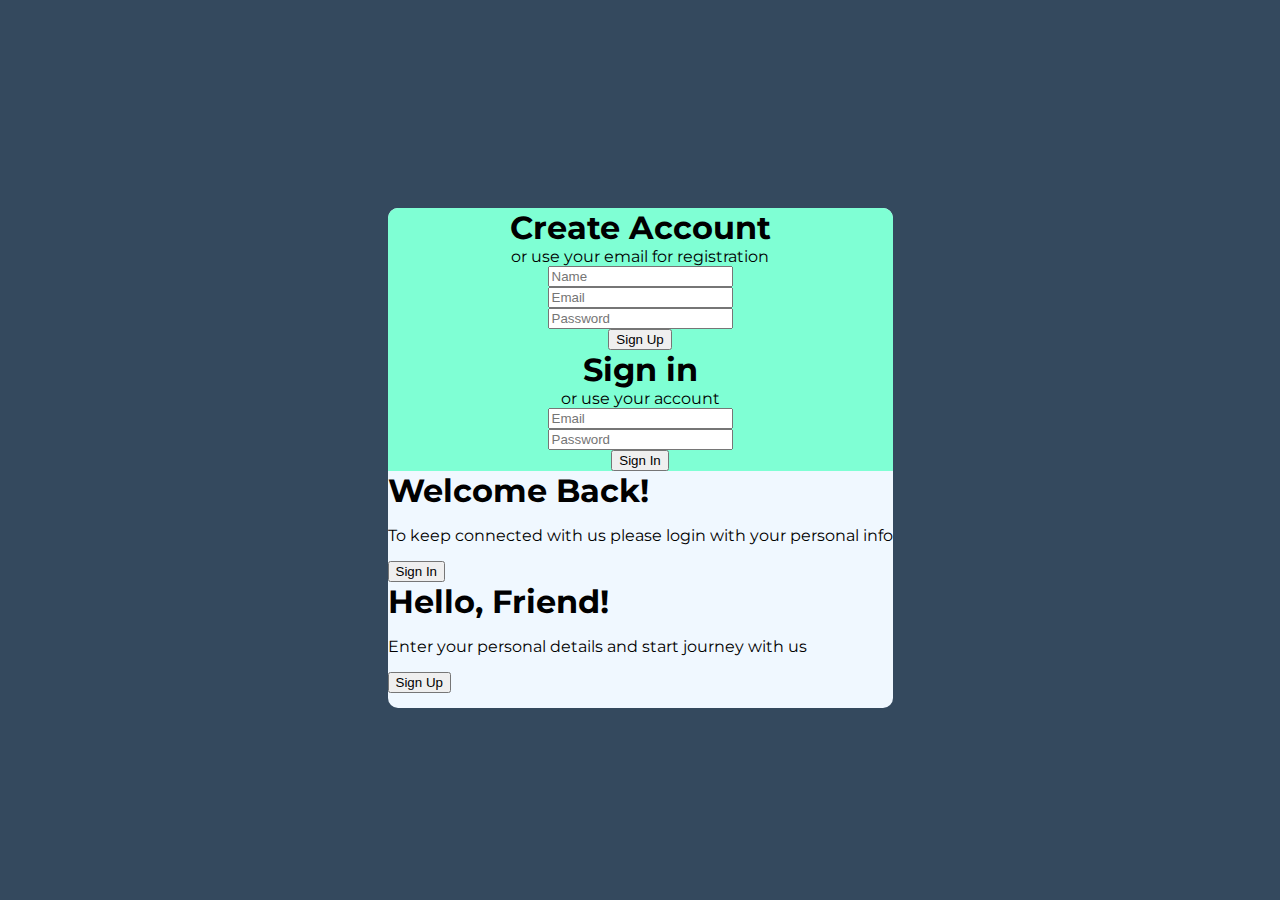
==== login.html @ 8e3d19f4 "login page" ====
<!DOCTYPE html>
<html lang="en">
<head>
    <meta charset="UTF-8">
    <meta http-equiv="X-UA-Compatible" content="IE=edge">
    <meta name="viewport" content="width=device-width, initial-scale=1.0">
    <title>Document</title>
    <link rel="stylesheet" href="style.css">   
</head>
<body>
<div class="container" id="container">
	<div class="form-container sign-up-container">
		<form action="#">
			<h1>Create Account</h1>
			<span>or use your email for registration</span>
			<input type="text" placeholder="Name" />
			<input type="email" placeholder="Email" />
			<input type="password" placeholder="Password" />
			<button>Sign Up</button>
		</form>
	</div>
	<div class="form-container sign-in-container">
		<form action="#">
			<h1>Sign in</h1>
			<span>or use your account</span>
			<input type="email" placeholder="Email" />
			<input type="password" placeholder="Password" />
			<button>Sign In</button>
		</form>
	</div>
	<div class="overlay-container">
		<div class="overlay">
			<div class="overlay-panel overlay-left">
				<h1>Welcome Back!</h1>
				<p>To keep connected with us please login with your personal info</p>
				<button class="ghost" id="signIn">Sign In</button>
			</div>
			<div class="overlay-panel overlay-right">
				<h1>Hello, Friend!</h1>
				<p>Enter your personal details and start journey with us</p>
				<button class="ghost" id="signUp">Sign Up</button>
			</div>
		</div>
	</div>
</div>

</body>
</html>
---- style.css ----
@import url('https://fonts.googleapis.com/css2?family=Montserrat:wght@500&display=swap');
*{
    box-sizing: border-box;
}
body {
    font-family: 'Montserrat', sans-serif;
    background-color: #34495e;
    display: flex;
    flex-direction: column;
    justify-content: center;
    align-items: center;
    padding-top: 200px;
}
h1 {
    font-weight: bold;
    margin: 0;
}
.container {
    background-color: aliceblue;
    border-radius: 10px;
    position: relative;
    overflow: hidden;
    height: 500px;
}
.form-container form {
    background-color: aquamarine;
    display: flex;
    flex-direction: column;
    padding: 0 50px;
    justify-content: center;
    align-items: center;
    text-align: center;
}
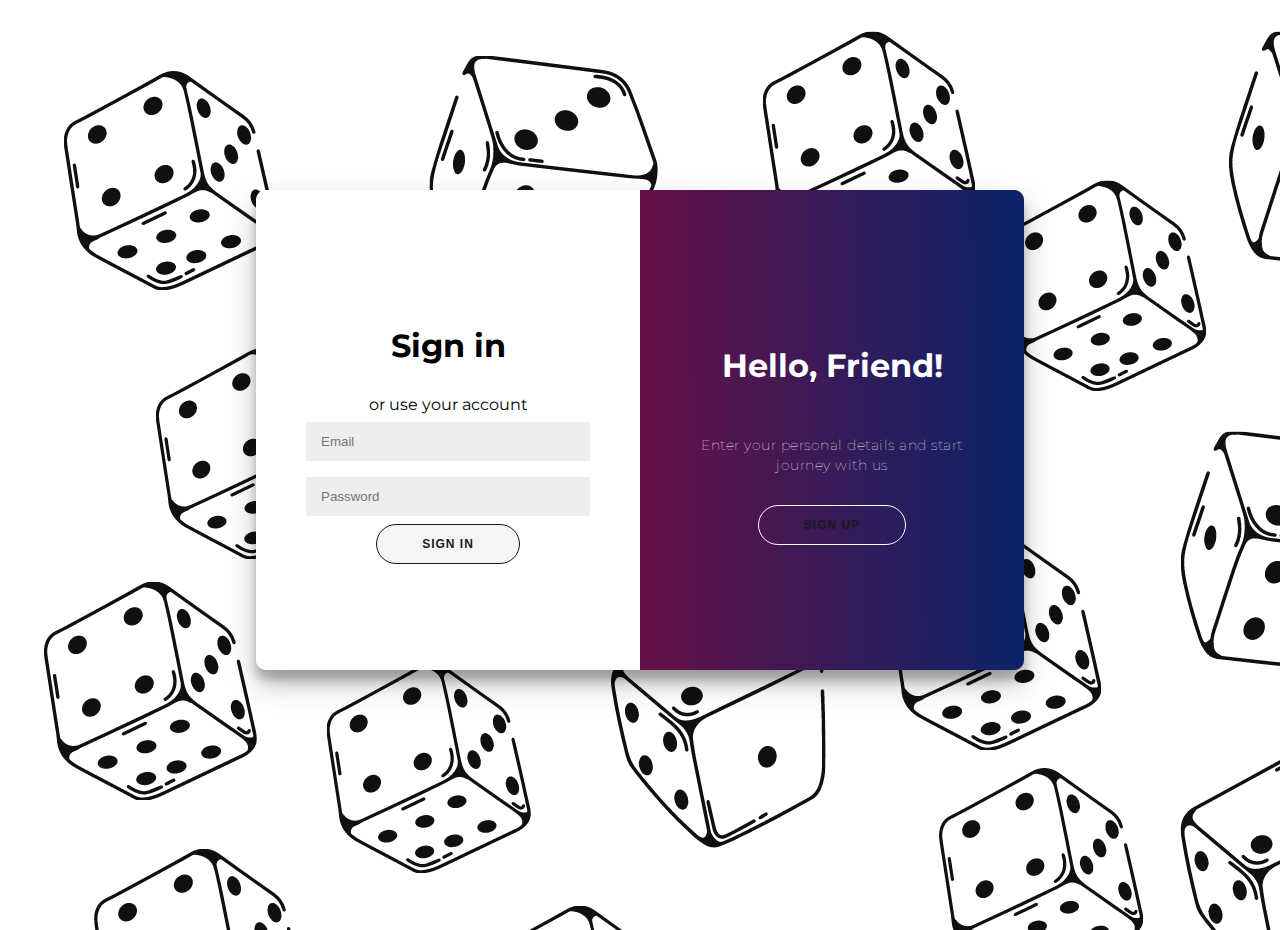
==== commit f9e6e6b1: "123" ====
--- a/login.html
+++ b/login.html
@@ -10,13 +10,13 @@
 <body>
 <div class="container" id="container">
 	<div class="form-container sign-up-container">
-		<form action="#">
+		<form action="signup.inc.php" method="POST">
 			<h1>Create Account</h1>
 			<span>or use your email for registration</span>
 			<input type="text" placeholder="Name" />
 			<input type="email" placeholder="Email" />
 			<input type="password" placeholder="Password" />
-			<button>Sign Up</button>
+			<button type="submit" name ="submit">Sign Up</button>
 		</form>
 	</div>
 	<div class="form-container sign-in-container">
@@ -43,6 +43,6 @@
 		</div>
 	</div>
 </div>
-
+<script src="trans.js"></script>
 </body>
 </html>--- a/style.css
+++ b/style.css
@@ -4,30 +4,156 @@
 }
 body {
     font-family: 'Montserrat', sans-serif;
-    background-color: #34495e;
+    background-image: url("img/2.png");
+    background-color: white;
     display: flex;
     flex-direction: column;
     justify-content: center;
     align-items: center;
-    padding-top: 200px;
+    height: 100vh;
+	margin: -20px 0 50px;
 }
 h1 {
     font-weight: bold;
     margin: 0;
+    padding: 30px 0;
+}
+input {
+	background-color: #eee;
+	border: none;
+	padding: 12px 15px;
+	margin: 8px 0;
+	width: 100%;
+}
+p {
+	font-size: 14px;
+	font-weight: 100;
+	line-height: 20px;
+	letter-spacing: 0.5px;
+	margin: 20px 0 30px;
 }
 .container {
-    background-color: aliceblue;
+    background-color: white;
     border-radius: 10px;
     position: relative;
     overflow: hidden;
-    height: 500px;
+    width: 768px;
+    max-width: 100%;
+    min-height: 480px;
+    box-shadow: 0 14px 28px rgba(0,0,0,0.25), 
+			0 10px 10px rgba(0,0,0,0.22);
 }
 .form-container form {
-    background-color: aquamarine;
+    background-color: white;
     display: flex;
     flex-direction: column;
     padding: 0 50px;
+    height: 100%;
     justify-content: center;
     align-items: center;
     text-align: center;
-}+}
+.form-container input {
+    border: none;
+    margin: 8px 0;
+    width: 100%;
+}
+button {
+    border-radius: 20px;
+    border: 1px solid #191919;
+    background: whitesmoke;
+    color: #191919;
+    font-size: 12px;
+    font-weight: bold;
+    padding: 12px 45px;
+    letter-spacing: 1px;
+    text-transform: uppercase;
+    transition: transform 80ms ease-in;
+}
+button:active {
+    transform: scale(0.95);
+}
+.ghost {
+    background: transparent;
+    border-color: white;
+}
+.form-container {
+    position: absolute;
+    top: 0;
+    height: 100%;
+    transition: all 0.6s ease-in-out;
+}
+.sign-in-container {
+    left: 0;
+    width: 50%;
+    z-index: 2;
+}
+.sign-up-container {
+    left: 0;
+    width: 50%;
+    z-index: 1;
+    opacity: 0;
+}
+.overlay-container {
+    position: absolute;
+    top: 0;
+    left: 50%;
+    width: 50%;
+    height: 100%;
+    overflow: hidden;
+    transition: transform 0.6s ease-in-out;
+    z-index: 100;
+}
+.overlay {
+    background: #b92727;
+    background-image: linear-gradient( 89.4deg,  rgba(194,0,39,1) 0.8%, rgba(10,35,104,1) 99.4% );
+    color: white;
+    position: relative;
+    left: -100%;
+    height: 100%;
+    width: 200%;
+    transform: translateX(0);
+    transition: transform 0.6s ease-in-out;
+}
+.overlay-panel {
+    position: absolute;
+    top: 0;
+    display: flex;
+    flex-direction: column;
+    justify-content: center;
+    align-items: center;
+    padding: 0 40px;
+    height: 100%;
+    width: 50%;
+    text-align: center;
+    transform: translateX(0);
+    transition: transform 0.6s ease-in-out;
+}
+.overlay-right {
+    right: 0;
+    transform: translateX(0);
+}
+.overlay-left {
+    transform: translateX(-20%);
+}
+.container.right-panel-active .sign-in-container{
+    transform: translateX(100%);
+}
+.container.right-panel-active .overlay-container{
+    transform: translateX(-100%);
+}
+.container.right-panel-active .sign-up-container{
+    transform: translateX(100%);
+    opacity: 1;
+    z-index: 5;
+}
+.container.right-panel-active .overlay{
+    transform: translateX(50%);
+}
+.container.right-panel-active .overlay-left{
+    transform: translateX(0);
+}
+.container.right-panel-active .overlay-right{
+    transform: translateX(20%);
+}
+
